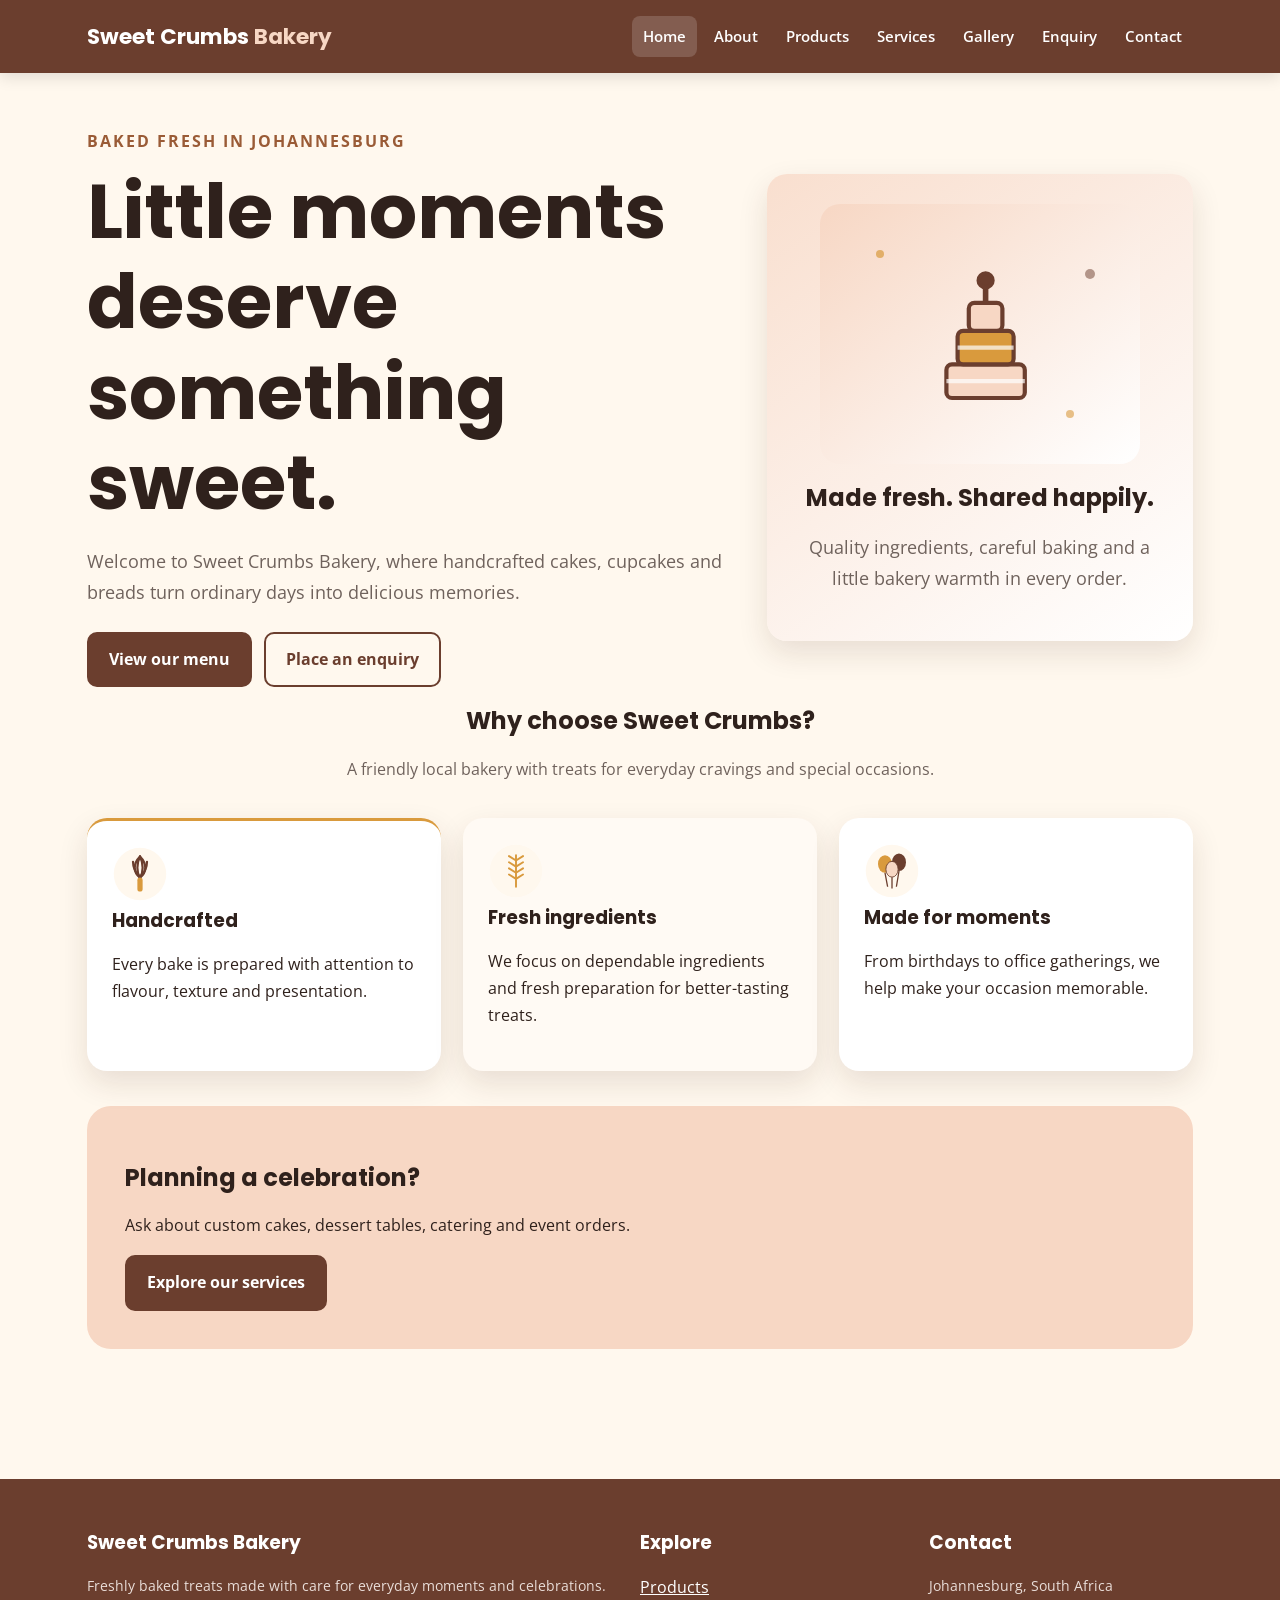
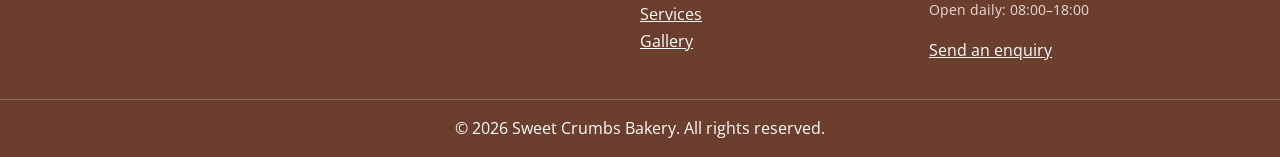
==== index.html @ de1357c7 "markup: seven-page semantic HTML structure with accessible nav and enquiry form" ====
<!doctype html><html lang="en"><head><meta charset="utf-8"><meta name="viewport" content="width=device-width, initial-scale=1"><meta name="description" content="Sweet Crumbs Bakery in Johannesburg: fresh cakes, cupcakes, bread, catering and custom orders."><title>Home | Sweet Crumbs Bakery</title><link rel="stylesheet" href="css/style.css"></head><body><a class="skip-link" href="#main">Skip to content</a><header class="site-header"><div class="nav-wrap"><a class="brand" href="index.html">Sweet Crumbs <span>Bakery</span></a><nav aria-label="Primary navigation"><a href="index.html" aria-current="page">Home</a><a href="about.html">About</a><a href="products.html">Products</a><a href="services.html">Services</a><a href="gallery.html">Gallery</a><a href="enquiry.html">Enquiry</a><a href="contact.html">Contact</a></nav></div></header><main id="main"><section class="hero"><div><div class="eyebrow">Baked fresh in Johannesburg</div><h1>Little moments deserve something sweet.</h1><p>Welcome to Sweet Crumbs Bakery, where handcrafted cakes, cupcakes and breads turn ordinary days into delicious memories.</p><div class="buttons"><a class="btn" href="products.html">View our menu</a><a class="btn secondary" href="enquiry.html">Place an enquiry</a></div></div><div class="hero-art"><img src="assets/hero-cake.svg" width="320" height="260" alt="" loading="eager"><h2>Made fresh. Shared happily.</h2><p>Quality ingredients, careful baking and a little bakery warmth in every order.</p></div></section><section class="section-head"><h2>Why choose Sweet Crumbs?</h2><p>A friendly local bakery with treats for everyday cravings and special occasions.</p></section><section class="grid"><article class="card"><img class="icon" src="assets/icons/whisk.svg" width="56" height="56" alt="" loading="lazy"><h3>Handcrafted</h3><p>Every bake is prepared with attention to flavour, texture and presentation.</p></article><article class="card"><img class="icon" src="assets/icons/wheat.svg" width="56" height="56" alt="" loading="lazy"><h3>Fresh ingredients</h3><p>We focus on dependable ingredients and fresh preparation for better-tasting treats.</p></article><article class="card"><img class="icon" src="assets/icons/balloons.svg" width="56" height="56" alt="" loading="lazy"><h3>Made for moments</h3><p>From birthdays to office gatherings, we help make your occasion memorable.</p></article></section><section class="band"><h2>Planning a celebration?</h2><p>Ask about custom cakes, dessert tables, catering and event orders.</p><a class="btn" href="services.html">Explore our services</a></section></main><footer class="site-footer"><div class="footer-inner"><div><h3>Sweet Crumbs Bakery</h3><p class="small">Freshly baked treats made with care for everyday moments and celebrations.</p></div><div><h3>Explore</h3><a href="products.html">Products</a><br><a href="services.html">Services</a><br><a href="gallery.html">Gallery</a></div><div><h3>Contact</h3><p class="small">Johannesburg, South Africa<br>Open daily: 08:00–18:00</p><a href="enquiry.html">Send an enquiry</a></div></div><div class="copyright">&copy; 2026 Sweet Crumbs Bakery. All rights reserved.</div></footer><script src="js/script.js"></script></body></html>
---- css/style.css ----
/* ==========================================================================
   Sweet Crumbs Bakery — main stylesheet
   Sections: variables, base/reset, header & nav, layout helpers,
   cards & grids, gallery, form, footer, pseudo-class states, media queries
   ========================================================================== */

@import url("https://fonts.googleapis.com/css2?family=Open+Sans:wght@400;600;700&family=Poppins:wght@500;600;700&display=swap");

/* ---- Design tokens ------------------------------------------------------ */
:root {
  --brown: #6b3e2e;
  --cream: #fff8ee;
  --peach: #f7d7c4;
  --gold: #d99a3d;
  --ink: #2f211c;
  --white: #fff;
  --muted: #6f625c;
  --shadow: 0 12px 30px rgba(65, 35, 20, .12);
}

/* ---- Base / reset -------------------------------------------------------- */
* { box-sizing: border-box; }

html { scroll-behavior: smooth; }

body {
  margin: 0;
  font-family: 'Open Sans', Arial, sans-serif;
  color: var(--ink);
  background: var(--cream);
  line-height: 1.7;
}

h1, h2, h3 {
  font-family: Poppins, Arial, sans-serif;
  line-height: 1.2;
}

a { color: inherit; }

/* Responsive media: images and inline SVGs never overflow their container */
img, svg {
  max-width: 100%;
  height: auto;
  display: block;
}

/* Skip-to-content link: hidden until keyboard-focused */
.skip-link {
  position: absolute;
  left: -9999px;
}
.skip-link:focus,
.skip-link:focus-visible {
  left: 10px;
  top: 10px;
  background: #fff;
  padding: 8px;
  z-index: 99;
}

/* ---- Header / navigation -------------------------------------------------- */
.site-header {
  background: var(--brown);
  color: #fff;
  position: sticky;
  top: 0;
  z-index: 20;
  box-shadow: 0 4px 15px rgba(0, 0, 0, .12);
}
.nav-wrap {
  max-width: 1150px;
  margin: auto;
  padding: 16px 22px;
  display: flex;
  align-items: center;
  justify-content: space-between;
  gap: 20px;
}
.brand {
  text-decoration: none;
  font: 700 1.35rem Poppins;
}
.brand span { color: var(--peach); }

nav { display: flex; flex-wrap: wrap; gap: 6px; }
nav a {
  padding: 8px 11px;
  text-decoration: none;
  border-radius: 8px;
  font-weight: 600;
  font-size: .92rem;
  transition: background-color .15s ease;
}
/* Pseudo-classes: hover, current-page (attribute) and keyboard focus states */
nav a:hover,
nav a[aria-current="page"] { background: rgba(255, 255, 255, .16); }
nav a:focus-visible {
  outline: 2px solid var(--peach);
  outline-offset: 2px;
}
nav a:active { transform: translateY(1px); }

main { max-width: 1150px; margin: auto; padding: 55px 22px; }

/* ---- Hero (home page) ----------------------------------------------------- */
.hero {
  display: grid;
  grid-template-columns: 1.2fr .8fr;
  gap: 40px;
  align-items: center;
  min-height: 520px;
}
.eyebrow {
  text-transform: uppercase;
  letter-spacing: 2px;
  color: #9a5b36;
  font-weight: 700;
}
.hero h1 { font-size: clamp(2.4rem, 6vw, 4.7rem); margin: 12px 0; }
.hero p { font-size: 1.12rem; color: var(--muted); max-width: 650px; }

.buttons { display: flex; gap: 12px; flex-wrap: wrap; margin-top: 25px; }
.btn {
  display: inline-block;
  background: var(--brown);
  color: #fff;
  text-decoration: none;
  padding: 12px 20px;
  border-radius: 10px;
  font-weight: 700;
  border: 2px solid var(--brown);
  transition: transform .15s ease, background-color .15s ease;
}
.btn.secondary { background: transparent; color: var(--brown); }
.btn:hover { transform: translateY(-1px); }
.btn:focus-visible { outline: 3px solid var(--gold); outline-offset: 2px; }
.btn:active { transform: translateY(0); }

.hero-art, .card {
  background: #fff;
  border-radius: 20px;
  box-shadow: var(--shadow);
}
.hero-art {
  padding: 30px;
  text-align: center;
  background: linear-gradient(145deg, #f9dfcf, #fff);
}
.hero-art img { margin: 0 auto 10px; }

/* ---- Section headings, cards & grids -------------------------------------- */
.section-head { text-align: center; margin-bottom: 35px; }
.section-head p { color: var(--muted); }

.grid {
  display: grid;
  grid-template-columns: repeat(3, 1fr);
  gap: 22px;
}
.card {
  padding: 25px;
  transition: transform .15s ease, box-shadow .15s ease;
}
.card h3 { margin-top: 8px; }
.icon { width: 56px; height: 56px; margin-bottom: 4px; }
.price { font-weight: 700; color: #9a5b36; font-size: 1.1rem; }

/* Alternate card backgrounds slightly for visual rhythm, and lift on hover */
.grid .card:nth-child(odd) { background: #fff; }
.grid .card:nth-child(even) { background: #fffaf4; }
.card:hover { transform: translateY(-3px); box-shadow: 0 16px 34px rgba(65, 35, 20, .16); }
.card:first-child { border-top: 3px solid var(--gold); }

.band { background: var(--peach); border-radius: 24px; padding: 38px; margin: 35px 0; }
.list { padding-left: 20px; }
.list li:not(:last-child) { margin-bottom: 6px; }

/* ---- Page title banner ----------------------------------------------------- */
.page-title {
  background: linear-gradient(120deg, #f7d7c4, #fff8ee);
  border-radius: 22px;
  padding: 45px;
  margin-bottom: 35px;
}
.page-title h1 { font-size: 3rem; margin: 0 0 10px; }

/* ---- Gallery --------------------------------------------------------------- */
.gallery {
  display: grid;
  grid-template-columns: repeat(3, 1fr);
  gap: 20px;
}
.gallery figure {
  margin: 0;
  background: #fff;
  border-radius: 18px;
  overflow: hidden;
  box-shadow: var(--shadow);
  transition: transform .15s ease;
}
.gallery figure:hover { transform: translateY(-4px); }
.gallery .pic { height: 210px; overflow: hidden; }
.gallery .pic img {
  width: 100%;
  height: 100%;
  object-fit: cover;
}
figcaption { padding: 15px; font-weight: 700; }

/* ---- Enquiry form ------------------------------------------------------------ */
.form {
  max-width: 760px;
  margin: auto;
  background: #fff;
  padding: 30px;
  border-radius: 20px;
  box-shadow: var(--shadow);
}
label { display: block; font-weight: 700; margin: 16px 0 7px; }
input, select, textarea {
  width: 100%;
  padding: 12px;
  border: 1px solid #cdbeb5;
  border-radius: 9px;
  font: inherit;
  background: #fff;
  transition: border-color .15s ease, box-shadow .15s ease;
}
textarea { min-height: 140px; resize: vertical; }

/* Focus and validity pseudo-classes on form controls */
input:focus-visible, select:focus-visible, textarea:focus-visible {
  outline: none;
  border-color: var(--gold);
  box-shadow: 0 0 0 3px rgba(217, 154, 61, .25);
}
input:invalid:not(:placeholder-shown) { border-color: #c95a5a; }
input:required + .error, select:required + .error, textarea:required + .error {
  font-weight: 600;
}

.error { color: #a22; font-size: .9rem; display: block; margin-top: 4px; }
.success { background: #e6f5e9; border-left: 5px solid #39834a; padding: 14px; margin-top: 20px; border-radius: 8px; }
.contact-grid { display: grid; grid-template-columns: 1fr 1fr; gap: 25px; }

/* ---- Footer ------------------------------------------------------------------ */
.site-footer { background: var(--brown); color: #fff; margin-top: 40px; }
.footer-inner {
  max-width: 1150px;
  margin: auto;
  padding: 35px 22px;
  display: grid;
  grid-template-columns: 2fr 1fr 1fr;
  gap: 25px;
}
.footer-inner a { color: #fff; }
.footer-inner a:hover { text-decoration: underline; }
.copyright { text-align: center; border-top: 1px solid rgba(255, 255, 255, .2); padding: 15px; }
.small { font-size: .9rem; color: #e9ddd8; }

/* ==========================================================================
   Responsive breakpoints — tablet and mobile
   ========================================================================== */
@media (max-width: 800px) {
  .hero, .contact-grid { grid-template-columns: 1fr; }
  .grid, .gallery { grid-template-columns: 1fr 1fr; }
  .nav-wrap { align-items: flex-start; flex-direction: column; }
  .page-title h1 { font-size: 2.3rem; }
  .gallery .pic { height: 180px; }
}

@media (max-width: 520px) {
  main { padding: 35px 16px; }
  .grid, .gallery { grid-template-columns: 1fr; }
  .hero { min-height: auto; }
  .hero-art img { width: 70%; }
  .footer-inner { grid-template-columns: 1fr; }
  nav a { font-size: .85rem; padding: 6px 8px; }
  .gallery .pic { height: 220px; }
}
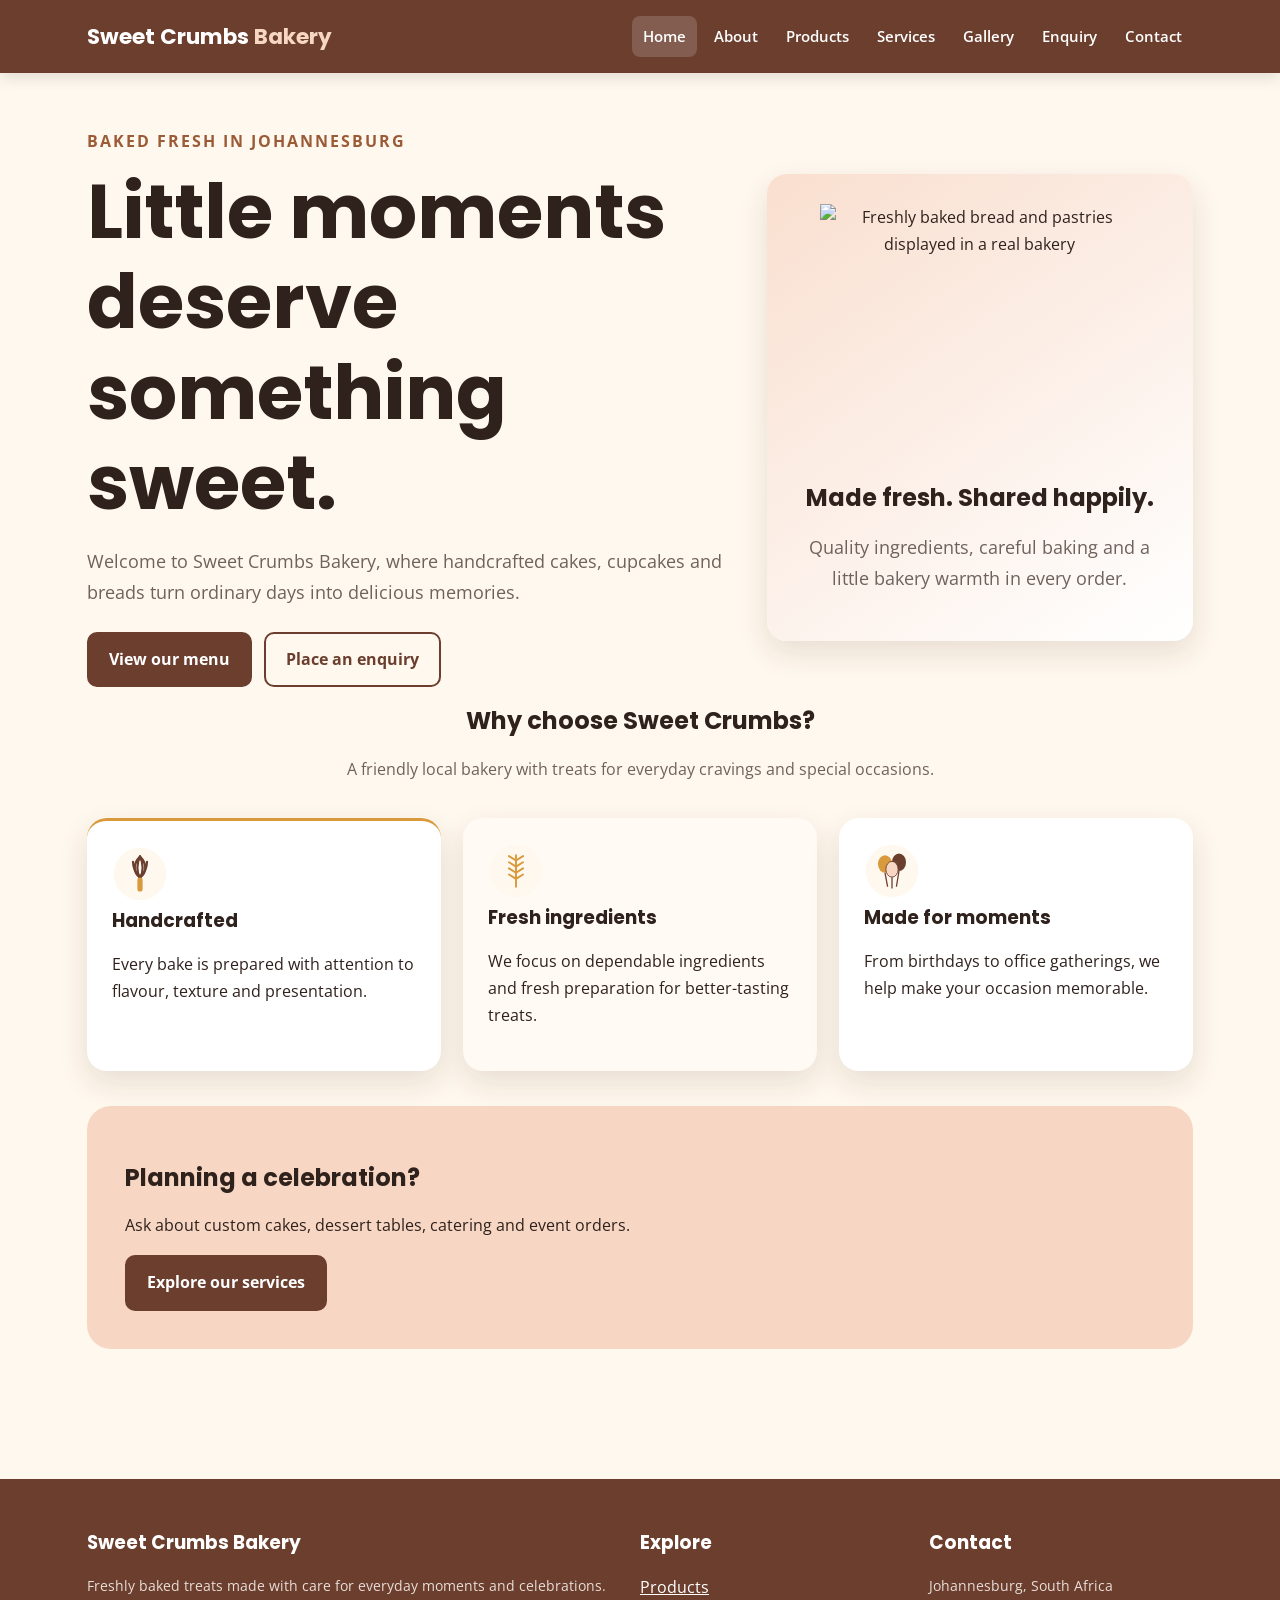
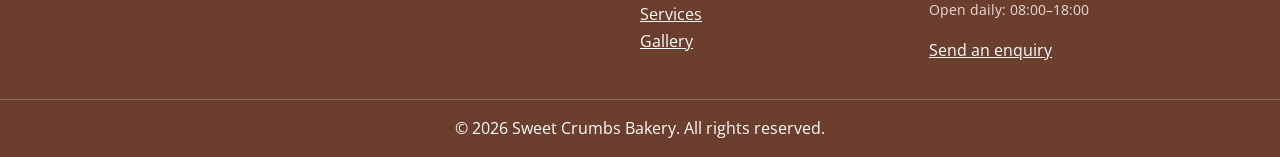
==== commit 7d62a476: "Initial commit" ====
--- a/index.html
+++ b/index.html
@@ -1 +1 @@
-<!doctype html><html lang="en"><head><meta charset="utf-8"><meta name="viewport" content="width=device-width, initial-scale=1"><meta name="description" content="Sweet Crumbs Bakery in Johannesburg: fresh cakes, cupcakes, bread, catering and custom orders."><title>Home | Sweet Crumbs Bakery</title><link rel="stylesheet" href="css/style.css"></head><body><a class="skip-link" href="#main">Skip to content</a><header class="site-header"><div class="nav-wrap"><a class="brand" href="index.html">Sweet Crumbs <span>Bakery</span></a><nav aria-label="Primary navigation"><a href="index.html" aria-current="page">Home</a><a href="about.html">About</a><a href="products.html">Products</a><a href="services.html">Services</a><a href="gallery.html">Gallery</a><a href="enquiry.html">Enquiry</a><a href="contact.html">Contact</a></nav></div></header><main id="main"><section class="hero"><div><div class="eyebrow">Baked fresh in Johannesburg</div><h1>Little moments deserve something sweet.</h1><p>Welcome to Sweet Crumbs Bakery, where handcrafted cakes, cupcakes and breads turn ordinary days into delicious memories.</p><div class="buttons"><a class="btn" href="products.html">View our menu</a><a class="btn secondary" href="enquiry.html">Place an enquiry</a></div></div><div class="hero-art"><img src="assets/hero-cake.svg" width="320" height="260" alt="" loading="eager"><h2>Made fresh. Shared happily.</h2><p>Quality ingredients, careful baking and a little bakery warmth in every order.</p></div></section><section class="section-head"><h2>Why choose Sweet Crumbs?</h2><p>A friendly local bakery with treats for everyday cravings and special occasions.</p></section><section class="grid"><article class="card"><img class="icon" src="assets/icons/whisk.svg" width="56" height="56" alt="" loading="lazy"><h3>Handcrafted</h3><p>Every bake is prepared with attention to flavour, texture and presentation.</p></article><article class="card"><img class="icon" src="assets/icons/wheat.svg" width="56" height="56" alt="" loading="lazy"><h3>Fresh ingredients</h3><p>We focus on dependable ingredients and fresh preparation for better-tasting treats.</p></article><article class="card"><img class="icon" src="assets/icons/balloons.svg" width="56" height="56" alt="" loading="lazy"><h3>Made for moments</h3><p>From birthdays to office gatherings, we help make your occasion memorable.</p></article></section><section class="band"><h2>Planning a celebration?</h2><p>Ask about custom cakes, dessert tables, catering and event orders.</p><a class="btn" href="services.html">Explore our services</a></section></main><footer class="site-footer"><div class="footer-inner"><div><h3>Sweet Crumbs Bakery</h3><p class="small">Freshly baked treats made with care for everyday moments and celebrations.</p></div><div><h3>Explore</h3><a href="products.html">Products</a><br><a href="services.html">Services</a><br><a href="gallery.html">Gallery</a></div><div><h3>Contact</h3><p class="small">Johannesburg, South Africa<br>Open daily: 08:00–18:00</p><a href="enquiry.html">Send an enquiry</a></div></div><div class="copyright">&copy; 2026 Sweet Crumbs Bakery. All rights reserved.</div></footer><script src="js/script.js"></script></body></html>+<!doctype html><html lang="en"><head><meta charset="utf-8"><meta name="viewport" content="width=device-width, initial-scale=1"><meta name="description" content="Sweet Crumbs Bakery in Johannesburg: fresh cakes, cupcakes, bread, catering and custom orders."><title>Home | Sweet Crumbs Bakery</title><link rel="stylesheet" href="css/style.css"></head><body><a class="skip-link" href="#main">Skip to content</a><header class="site-header"><div class="nav-wrap"><a class="brand" href="index.html">Sweet Crumbs <span>Bakery</span></a><button class="nav-toggle" type="button" aria-expanded="false" aria-controls="primary-menu"><span class="sr-only">Toggle navigation</span><span aria-hidden="true">☰</span></button><nav id="primary-menu" aria-label="Primary navigation"><a href="index.html" aria-current="page">Home</a><a href="about.html">About</a><a href="products.html">Products</a><a href="services.html">Services</a><a href="gallery.html">Gallery</a><a href="enquiry.html">Enquiry</a><a href="contact.html">Contact</a></nav></div></header><main id="main"><section class="hero"><div><div class="eyebrow">Baked fresh in Johannesburg</div><h1>Little moments deserve something sweet.</h1><p>Welcome to Sweet Crumbs Bakery, where handcrafted cakes, cupcakes and breads turn ordinary days into delicious memories.</p><div class="buttons"><a class="btn" href="products.html">View our menu</a><a class="btn secondary" href="enquiry.html">Place an enquiry</a></div></div><div class="hero-art"><img src="https://upload.wikimedia.org/wikipedia/commons/e/e9/The_Bakery_%28Unsplash%29.jpg" width="320" height="260" alt="Freshly baked bread and pastries displayed in a real bakery" loading="eager"><h2>Made fresh. Shared happily.</h2><p>Quality ingredients, careful baking and a little bakery warmth in every order.</p></div></section><section class="section-head"><h2>Why choose Sweet Crumbs?</h2><p>A friendly local bakery with treats for everyday cravings and special occasions.</p></section><section class="grid"><article class="card"><img class="icon" src="assets/icons/whisk.svg" width="56" height="56" alt="" loading="lazy"><h3>Handcrafted</h3><p>Every bake is prepared with attention to flavour, texture and presentation.</p></article><article class="card"><img class="icon" src="assets/icons/wheat.svg" width="56" height="56" alt="" loading="lazy"><h3>Fresh ingredients</h3><p>We focus on dependable ingredients and fresh preparation for better-tasting treats.</p></article><article class="card"><img class="icon" src="assets/icons/balloons.svg" width="56" height="56" alt="" loading="lazy"><h3>Made for moments</h3><p>From birthdays to office gatherings, we help make your occasion memorable.</p></article></section><section class="band"><h2>Planning a celebration?</h2><p>Ask about custom cakes, dessert tables, catering and event orders.</p><a class="btn" href="services.html">Explore our services</a></section></main><footer class="site-footer"><div class="footer-inner"><div><h3>Sweet Crumbs Bakery</h3><p class="small">Freshly baked treats made with care for everyday moments and celebrations.</p></div><div><h3>Explore</h3><a href="products.html">Products</a><br><a href="services.html">Services</a><br><a href="gallery.html">Gallery</a></div><div><h3>Contact</h3><p class="small">Johannesburg, South Africa<br>Open daily: 08:00–18:00</p><a href="enquiry.html">Send an enquiry</a></div></div><div class="copyright">&copy; 2026 Sweet Crumbs Bakery. All rights reserved.</div></footer><script src="js/script.js"></script></body></html>
--- a/css/style.css
+++ b/css/style.css
@@ -38,6 +38,18 @@
 
 a { color: inherit; }
 
+.sr-only {
+  position: absolute;
+  width: 1px;
+  height: 1px;
+  padding: 0;
+  margin: -1px;
+  overflow: hidden;
+  clip: rect(0, 0, 0, 0);
+  white-space: nowrap;
+  border: 0;
+}
+
 /* Responsive media: images and inline SVGs never overflow their container */
 img, svg {
   max-width: 100%;
@@ -83,6 +95,22 @@
 }
 .brand span { color: var(--peach); }
 
+.nav-toggle {
+  display: none;
+  align-items: center;
+  justify-content: center;
+  width: 44px;
+  height: 44px;
+  border: 2px solid rgba(255, 255, 255, .4);
+  border-radius: 10px;
+  background: transparent;
+  color: #fff;
+  font-size: 1.35rem;
+  cursor: pointer;
+}
+.nav-toggle:hover { background: rgba(255, 255, 255, .12); }
+.nav-toggle:focus-visible { outline: 3px solid var(--peach); outline-offset: 2px; }
+.nav-toggle:active { transform: translateY(1px); }
 nav { display: flex; flex-wrap: wrap; gap: 6px; }
 nav a {
   padding: 8px 11px;
@@ -163,6 +191,14 @@
   transition: transform .15s ease, box-shadow .15s ease;
 }
 .card h3 { margin-top: 8px; }
+.photo {
+  width: 100%;
+  aspect-ratio: 4 / 3;
+  object-fit: cover;
+  border-radius: 14px;
+  margin-bottom: 18px;
+  box-shadow: 0 8px 22px rgba(65, 35, 20, .12);
+}
 .icon { width: 56px; height: 56px; margin-bottom: 4px; }
 .price { font-weight: 700; color: #9a5b36; font-size: 1.1rem; }
 
@@ -276,6 +312,24 @@
   .hero { min-height: auto; }
   .hero-art img { width: 70%; }
   .footer-inner { grid-template-columns: 1fr; }
-  nav a { font-size: .85rem; padding: 6px 8px; }
+  .nav-wrap {
+    width: 100%;
+    align-items: stretch;
+  }
+  .nav-toggle { display: inline-flex; align-self: flex-end; }
+  nav {
+    display: none;
+    width: 100%;
+    flex-direction: column;
+    gap: 4px;
+  }
+  nav.is-open { display: flex; }
+  nav a { font-size: .9rem; padding: 9px 10px; }
   .gallery .pic { height: 220px; }
 }
+
+/* Respect reduced-motion preferences so decorative movement never becomes a usability barrier. */
+@media (prefers-reduced-motion: reduce) {
+  html { scroll-behavior: auto; }
+  *, *::before, *::after { transition-duration: .01ms !important; animation-duration: .01ms !important; animation-iteration-count: 1 !important; }
+}
